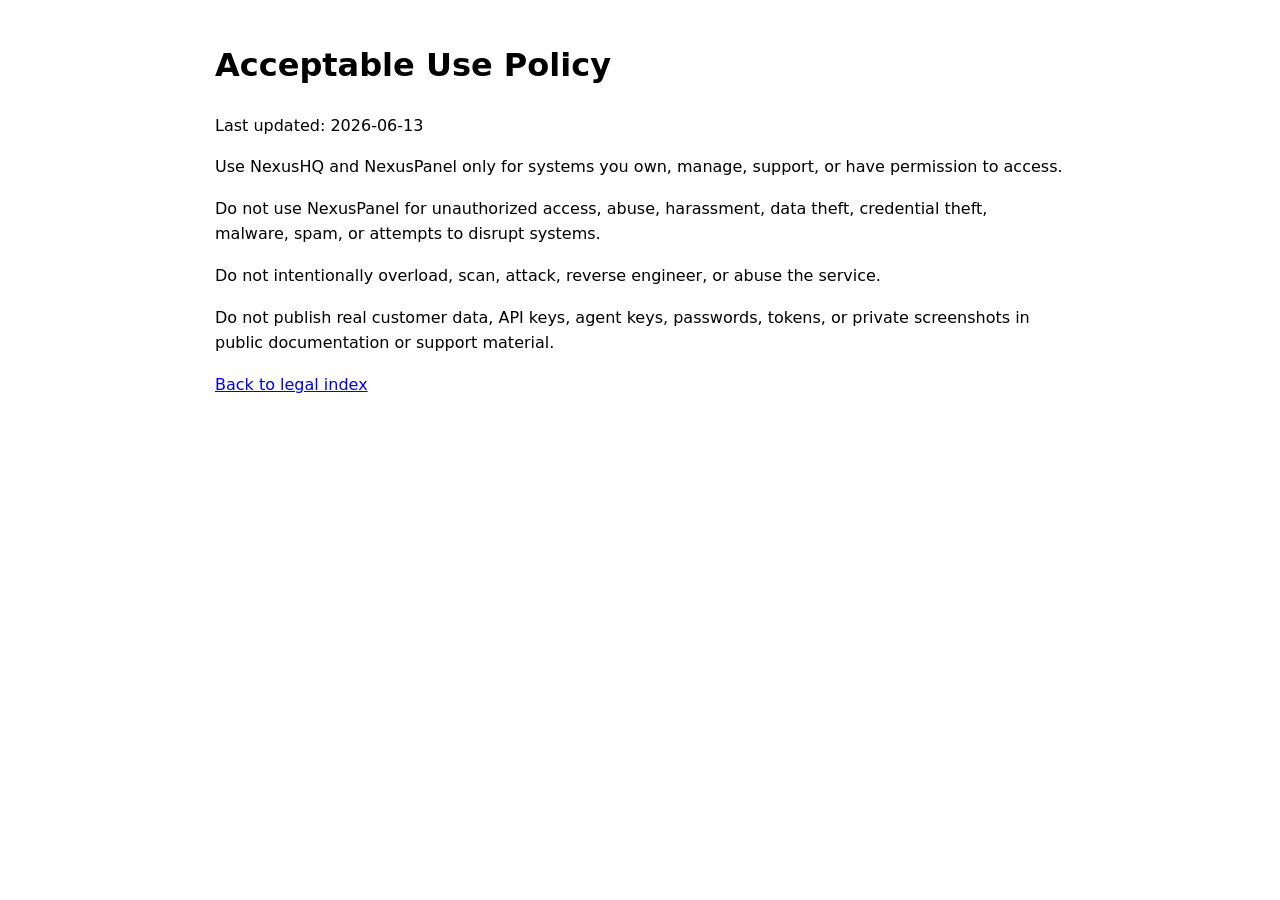
==== acceptable-use.html @ 502c71eb "Initial legal pages" ====
<!DOCTYPE html>
<html lang="en">
<head><meta charset="UTF-8"><meta name="viewport" content="width=device-width, initial-scale=1.0"><title>Acceptable Use | NexusHQ</title></head>
<body style="max-width:850px;margin:40px auto;padding:0 18px;font-family:system-ui;line-height:1.6;">
<h1>Acceptable Use Policy</h1>
<p>Last updated: 2026-06-13</p>
<p>Use NexusHQ and NexusPanel only for systems you own, manage, support, or have permission to access.</p>
<p>Do not use NexusPanel for unauthorized access, abuse, harassment, data theft, credential theft, malware, spam, or attempts to disrupt systems.</p>
<p>Do not intentionally overload, scan, attack, reverse engineer, or abuse the service.</p>
<p>Do not publish real customer data, API keys, agent keys, passwords, tokens, or private screenshots in public documentation or support material.</p>
<p><a href="index.html">Back to legal index</a></p>
</body>
</html>
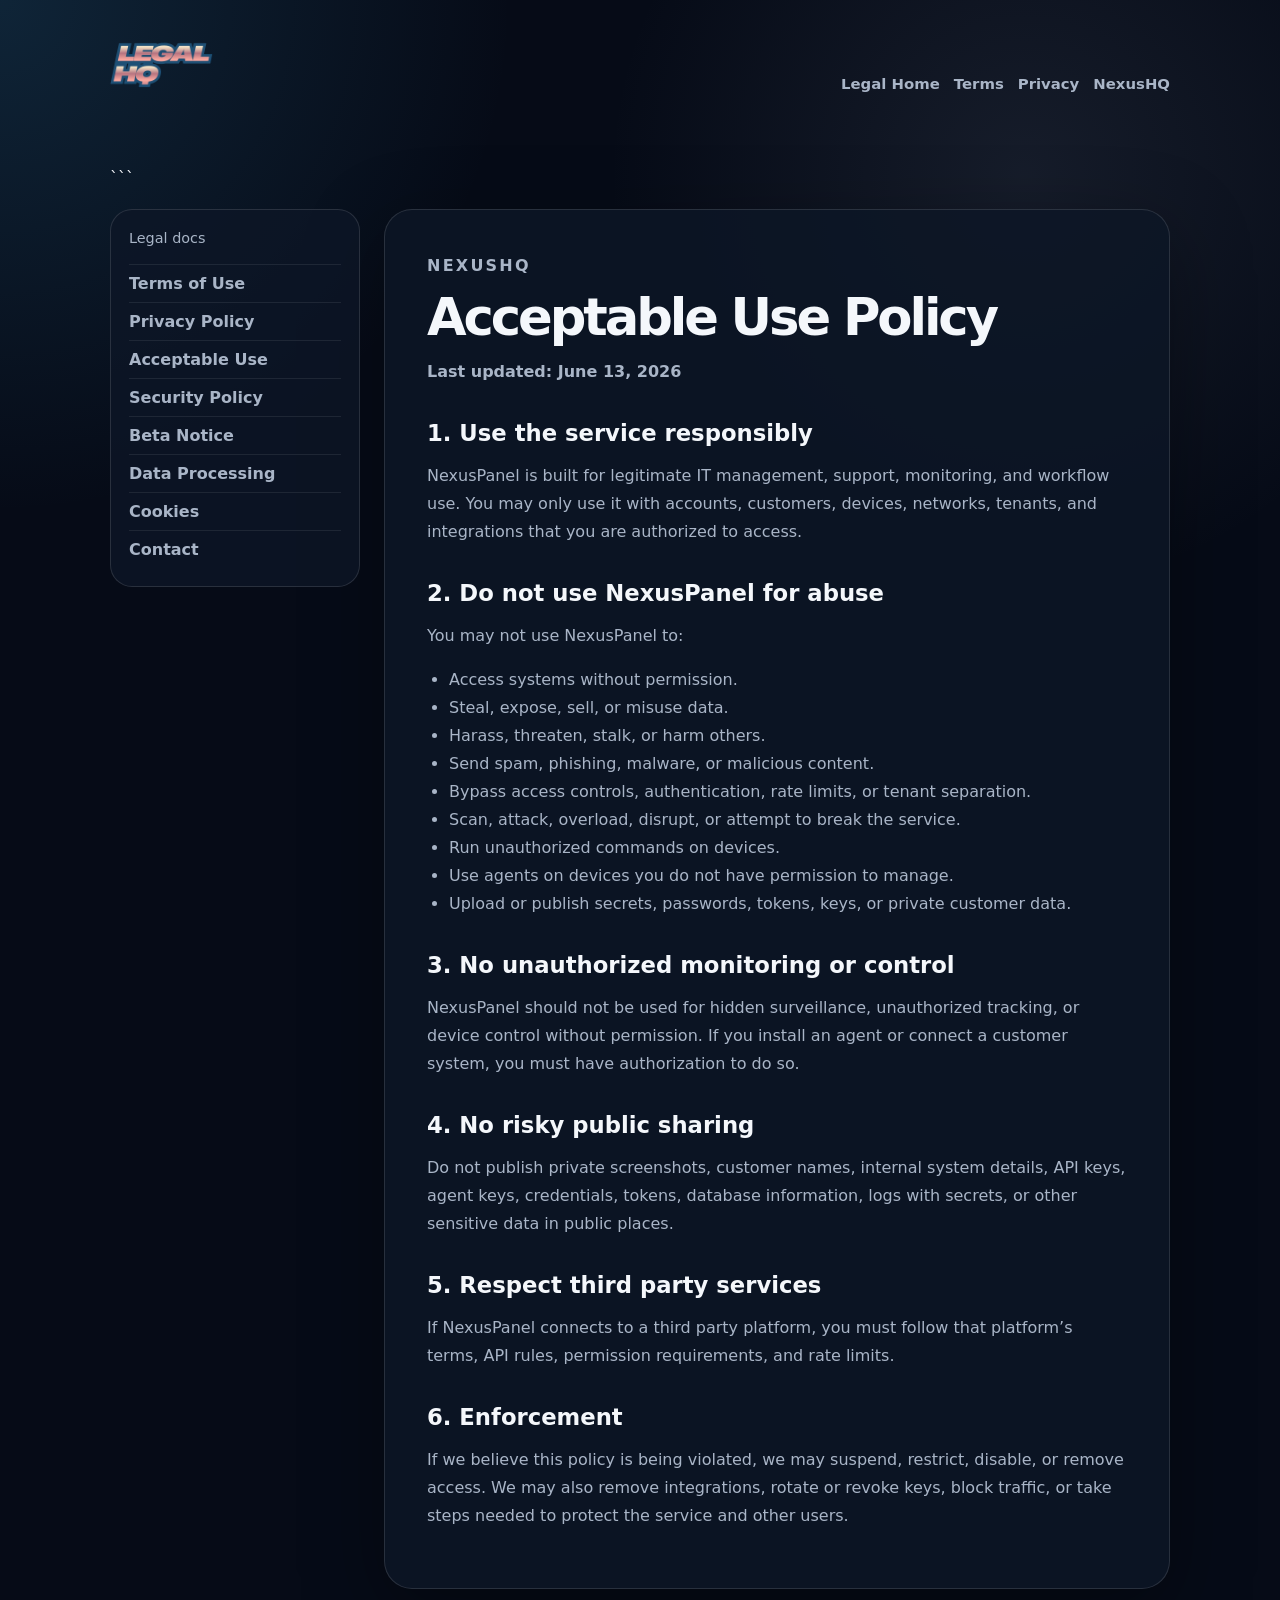
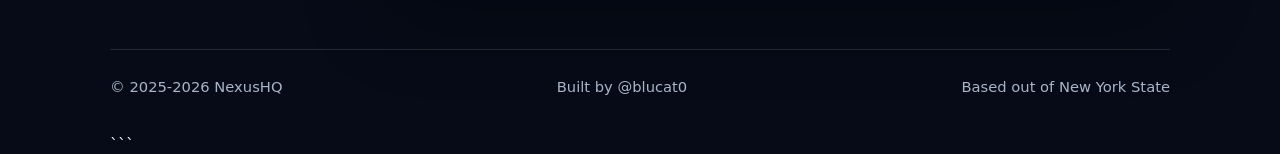
==== commit 70242fdf: "Write professional legal policy pages" ====
--- a/acceptable-use.html
+++ b/acceptable-use.html
@@ -1,13 +1,94 @@
+
 <!DOCTYPE html>
+
 <html lang="en">
-<head><meta charset="UTF-8"><meta name="viewport" content="width=device-width, initial-scale=1.0"><title>Acceptable Use | NexusHQ</title></head>
-<body style="max-width:850px;margin:40px auto;padding:0 18px;font-family:system-ui;line-height:1.6;">
-<h1>Acceptable Use Policy</h1>
-<p>Last updated: 2026-06-13</p>
-<p>Use NexusHQ and NexusPanel only for systems you own, manage, support, or have permission to access.</p>
-<p>Do not use NexusPanel for unauthorized access, abuse, harassment, data theft, credential theft, malware, spam, or attempts to disrupt systems.</p>
-<p>Do not intentionally overload, scan, attack, reverse engineer, or abuse the service.</p>
-<p>Do not publish real customer data, API keys, agent keys, passwords, tokens, or private screenshots in public documentation or support material.</p>
-<p><a href="index.html">Back to legal index</a></p>
+<head>
+  <meta charset="UTF-8">
+  <meta name="viewport" content="width=device-width, initial-scale=1.0">
+  <title>Acceptable Use Policy | NexusHQ Legal</title>
+  <link rel="stylesheet" href="assets/legal.css">
+</head>
+<body>
+  <div class="wrap">
+    <header class="site-header">
+      <a class="logo-link" href="index.html" aria-label="NexusHQ Legal home">
+        <img src="assets/legalhq.png" alt="NexusHQ Legal logo">
+      </a>
+      <nav class="nav">
+        <a href="index.html">Legal Home</a>
+        <a href="terms.html">Terms</a>
+        <a href="privacy.html">Privacy</a>
+        <a href="https://nexushq.org">NexusHQ</a>
+      </nav>
+    </header>
+
+```
+<main class="legal-layout">
+  <aside class="legal-sidebar">
+    <p>Legal docs</p>
+    <a href="terms.html">Terms of Use</a>
+    <a href="privacy.html">Privacy Policy</a>
+    <a href="acceptable-use.html">Acceptable Use</a>
+    <a href="security.html">Security Policy</a>
+    <a href="beta-notice.html">Beta Notice</a>
+    <a href="data-processing.html">Data Processing</a>
+    <a href="cookies.html">Cookies</a>
+    <a href="contact.html">Contact</a>
+  </aside>
+
+  <article class="legal-doc">
+    <p class="eyebrow">NexusHQ</p>
+    <h1>Acceptable Use Policy</h1>
+    <p class="updated">Last updated: June 13, 2026</p>
+
+    <h2>1. Use the service responsibly</h2>
+    <p>
+      NexusPanel is built for legitimate IT management, support, monitoring, and workflow use. You may only use it with accounts, customers, devices, networks, tenants, and integrations that you are authorized to access.
+    </p>
+
+    <h2>2. Do not use NexusPanel for abuse</h2>
+    <p>You may not use NexusPanel to:</p>
+    <ul>
+      <li>Access systems without permission.</li>
+      <li>Steal, expose, sell, or misuse data.</li>
+      <li>Harass, threaten, stalk, or harm others.</li>
+      <li>Send spam, phishing, malware, or malicious content.</li>
+      <li>Bypass access controls, authentication, rate limits, or tenant separation.</li>
+      <li>Scan, attack, overload, disrupt, or attempt to break the service.</li>
+      <li>Run unauthorized commands on devices.</li>
+      <li>Use agents on devices you do not have permission to manage.</li>
+      <li>Upload or publish secrets, passwords, tokens, keys, or private customer data.</li>
+    </ul>
+
+    <h2>3. No unauthorized monitoring or control</h2>
+    <p>
+      NexusPanel should not be used for hidden surveillance, unauthorized tracking, or device control without permission. If you install an agent or connect a customer system, you must have authorization to do so.
+    </p>
+
+    <h2>4. No risky public sharing</h2>
+    <p>
+      Do not publish private screenshots, customer names, internal system details, API keys, agent keys, credentials, tokens, database information, logs with secrets, or other sensitive data in public places.
+    </p>
+
+    <h2>5. Respect third party services</h2>
+    <p>
+      If NexusPanel connects to a third party platform, you must follow that platform’s terms, API rules, permission requirements, and rate limits.
+    </p>
+
+    <h2>6. Enforcement</h2>
+    <p>
+      If we believe this policy is being violated, we may suspend, restrict, disable, or remove access. We may also remove integrations, rotate or revoke keys, block traffic, or take steps needed to protect the service and other users.
+    </p>
+  </article>
+</main>
+
+<footer class="site-footer">
+  <span>&copy; 2025-2026 NexusHQ</span>
+  <span>Built by @blucat0</span>
+  <span>Based out of New York State</span>
+</footer>
+```
+
+  </div>
 </body>
 </html>
--- a/assets/legal.css
+++ b/assets/legal.css
@@ -0,0 +1,282 @@
+:root {
+--bg: #060b17;
+--panel: #0d1627;
+--panel-2: #111d31;
+--text: #f4f7fb;
+--muted: #a9b5c7;
+--line: rgba(255, 255, 255, 0.12);
+--blue: #80c7ee;
+--blue-2: #2f7fab;
+--yellow: #ffd84d;
+--danger: #ff7676;
+}
+
+* {
+  box-sizing: border-box;
+  }
+
+html {
+scroll-behavior: smooth;
+}
+
+body {
+margin: 0;
+min-height: 100vh;
+font-family: Inter, ui-sans-serif, system-ui, -apple-system, BlinkMacSystemFont, "Segoe UI", sans-serif;
+background:
+radial-gradient(circle at top left, rgba(47, 127, 171, 0.22), transparent 32rem),
+radial-gradient(circle at 80% 10%, rgba(120, 135, 160, 0.14), transparent 26rem),
+var(--bg);
+color: var(--text);
+}
+
+a {
+color: inherit;
+}
+
+.wrap {
+width: min(1060px, calc(100% - 34px));
+margin: 0 auto;
+}
+
+.site-header {
+padding: 28px 0;
+display: flex;
+justify-content: space-between;
+align-items: center;
+gap: 18px;
+}
+
+.logo-link {
+display: inline-flex;
+align-items: center;
+}
+
+.logo-link img {
+width: 112px;
+height: 112px;
+object-fit: contain;
+}
+
+.nav {
+display: flex;
+gap: 14px;
+align-items: center;
+flex-wrap: wrap;
+justify-content: flex-end;
+}
+
+.nav a {
+color: var(--muted);
+text-decoration: none;
+font-weight: 800;
+font-size: 0.93rem;
+}
+
+.nav a:hover {
+color: var(--text);
+}
+
+.hero {
+padding: 42px 0 26px;
+}
+
+.eyebrow {
+margin: 0 0 12px;
+color: var(--blue);
+text-transform: uppercase;
+letter-spacing: 0.14em;
+font-size: 0.78rem;
+font-weight: 900;
+}
+
+h1 {
+max-width: 900px;
+margin: 0 0 18px;
+font-size: clamp(2.35rem, 6vw, 5rem);
+line-height: 0.98;
+letter-spacing: -0.06em;
+}
+
+.hero p {
+max-width: 780px;
+color: var(--muted);
+font-size: 1.12rem;
+line-height: 1.7;
+}
+
+.cards {
+display: grid;
+grid-template-columns: repeat(2, minmax(0, 1fr));
+gap: 18px;
+padding: 24px 0 60px;
+}
+
+.card {
+border: 1px solid var(--line);
+background: linear-gradient(180deg, rgba(17, 29, 49, 0.94), rgba(13, 22, 39, 0.88));
+border-radius: 24px;
+padding: 24px;
+box-shadow: 0 24px 80px rgba(0, 0, 0, 0.35);
+transition: transform 0.18s ease, border-color 0.18s ease;
+text-decoration: none;
+}
+
+.card:hover {
+transform: translateY(-2px);
+border-color: rgba(128, 199, 238, 0.32);
+}
+
+.card h2 {
+margin: 0 0 10px;
+font-size: 1.35rem;
+}
+
+.card p {
+margin: 0 0 18px;
+color: var(--muted);
+line-height: 1.65;
+}
+
+.card span {
+color: var(--blue);
+font-weight: 900;
+}
+
+.notice {
+border: 1px solid rgba(255, 216, 77, 0.35);
+background: rgba(255, 216, 77, 0.08);
+border-radius: 20px;
+padding: 20px;
+margin: 12px 0 56px;
+color: var(--muted);
+line-height: 1.7;
+}
+
+.legal-layout {
+display: grid;
+grid-template-columns: 250px minmax(0, 1fr);
+gap: 24px;
+align-items: start;
+padding: 22px 0 60px;
+}
+
+.legal-sidebar {
+position: sticky;
+top: 18px;
+border: 1px solid var(--line);
+background: rgba(13, 22, 39, 0.78);
+border-radius: 22px;
+padding: 18px;
+}
+
+.legal-sidebar p {
+margin: 0 0 14px;
+color: var(--muted);
+font-size: 0.9rem;
+line-height: 1.5;
+}
+
+.legal-sidebar a {
+display: block;
+padding: 9px 0;
+color: var(--muted);
+text-decoration: none;
+font-weight: 800;
+border-top: 1px solid rgba(255, 255, 255, 0.08);
+}
+
+.legal-sidebar a:hover {
+color: var(--text);
+}
+
+.legal-doc {
+border: 1px solid var(--line);
+background: rgba(13, 22, 39, 0.82);
+border-radius: 28px;
+padding: clamp(22px, 4vw, 42px);
+box-shadow: 0 24px 80px rgba(0, 0, 0, 0.35);
+}
+
+.legal-doc h1 {
+font-size: clamp(2rem, 4vw, 3.6rem);
+margin-bottom: 12px;
+}
+
+.legal-doc h2 {
+margin: 34px 0 10px;
+font-size: 1.42rem;
+}
+
+.legal-doc h3 {
+margin: 24px 0 8px;
+font-size: 1.08rem;
+}
+
+.legal-doc p,
+.legal-doc li {
+color: var(--muted);
+line-height: 1.75;
+font-size: 1rem;
+}
+
+.legal-doc ul {
+padding-left: 22px;
+}
+
+.legal-doc strong {
+color: var(--text);
+}
+
+.updated {
+color: var(--blue);
+font-weight: 900;
+margin-bottom: 26px;
+}
+
+.callout {
+border: 1px solid rgba(128, 199, 238, 0.28);
+background: rgba(128, 199, 238, 0.08);
+border-radius: 18px;
+padding: 16px 18px;
+margin: 22px 0;
+}
+
+.warning {
+border-color: rgba(255, 216, 77, 0.35);
+background: rgba(255, 216, 77, 0.08);
+}
+
+.site-footer {
+border-top: 1px solid var(--line);
+padding: 28px 0 40px;
+color: var(--muted);
+display: flex;
+justify-content: space-between;
+gap: 18px;
+flex-wrap: wrap;
+font-size: 0.92rem;
+}
+
+@media (max-width: 880px) {
+.site-header {
+align-items: flex-start;
+flex-direction: column;
+}
+
+.nav {
+justify-content: flex-start;
+}
+
+.cards {
+grid-template-columns: 1fr;
+}
+
+.legal-layout {
+grid-template-columns: 1fr;
+}
+
+.legal-sidebar {
+position: static;
+}
+}
